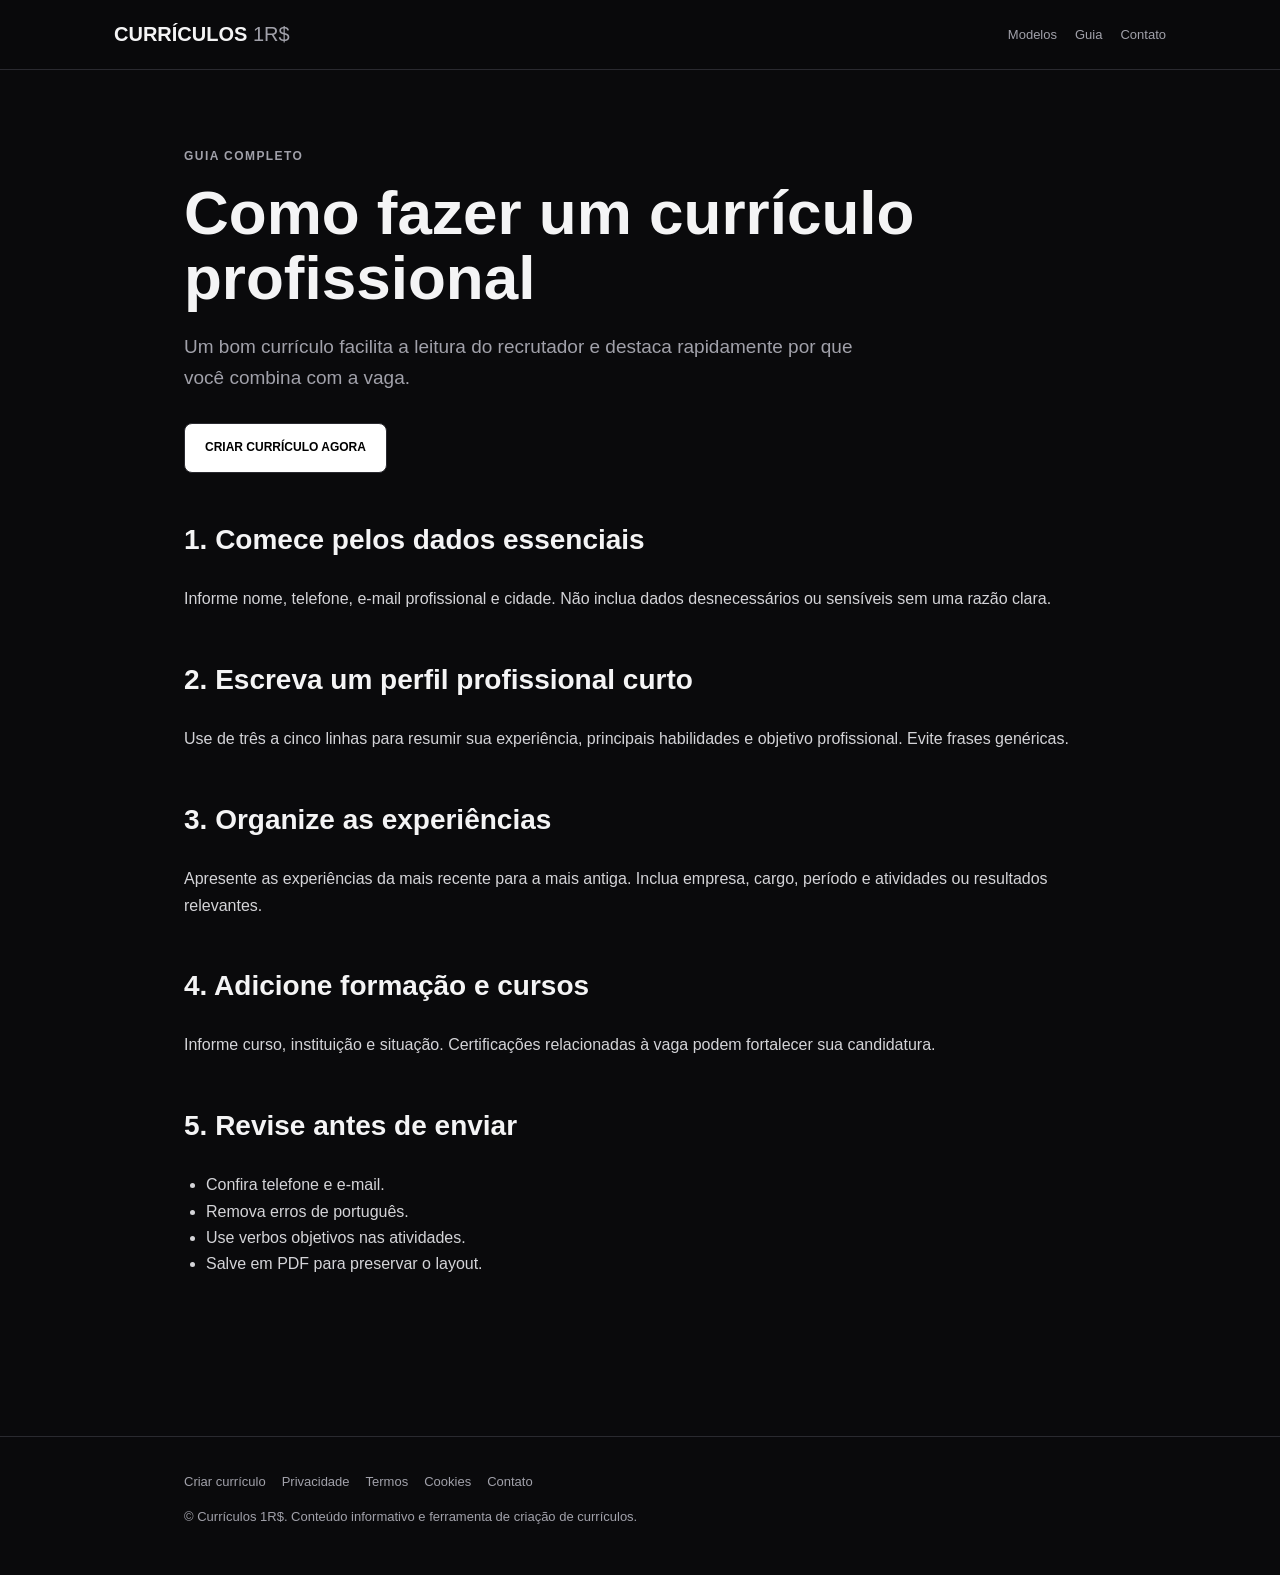
==== pages/como-fazer-um-curriculo.html @ a77e5d04 "teste" ====
<!doctype html>
<html lang="pt-BR"><head><meta charset="UTF-8"><meta name="viewport" content="width=device-width,initial-scale=1">
<title>Como fazer um currículo profissional | Currículos 1R$</title><meta name="description" content="Guia prático para montar um currículo claro, objetivo e preparado para processos seletivos."><meta name="robots" content="index, follow, max-image-preview:large"><link rel="canonical" href="%%SITE_URL%%/como-fazer-um-curriculo">
<meta property="og:type" content="article"><meta property="og:locale" content="pt_BR"><meta property="og:site_name" content="Currículos 1R$"><meta property="og:title" content="Como fazer um currículo profissional"><meta property="og:description" content="Guia prático para montar um currículo claro, objetivo e preparado para processos seletivos."><meta property="og:url" content="%%SITE_URL%%/como-fazer-um-curriculo"><meta property="og:image" content="%%SITE_URL%%/assets/og-image.png">
<link rel="icon" href="../assets/favicon.svg" type="image/svg+xml"><meta name="theme-color" content="#121215"><link rel="stylesheet" href="../css/marketing.css"></head>
<body><header><nav class="nav" aria-label="Navegação principal"><a class="brand" href="../index.html">Currículos <span>1R$</span></a><div class="nav-links"><a href="modelos-de-curriculo.html">Modelos</a><a href="como-fazer-um-curriculo.html">Guia</a><a href="contato.html">Contato</a></div></nav></header>
<main class="container"><article><div class="hero"><span class="eyebrow">Guia completo</span><h1>Como fazer um currículo profissional</h1><p>Um bom currículo facilita a leitura do recrutador e destaca rapidamente por que você combina com a vaga.</p><div class="actions"><a class="btn btn-primary" href="../index.html">Criar currículo agora</a></div></div><h2>1. Comece pelos dados essenciais</h2><p>Informe nome, telefone, e-mail profissional e cidade. Não inclua dados desnecessários ou sensíveis sem uma razão clara.</p><h2>2. Escreva um perfil profissional curto</h2><p>Use de três a cinco linhas para resumir sua experiência, principais habilidades e objetivo profissional. Evite frases genéricas.</p><h2>3. Organize as experiências</h2><p>Apresente as experiências da mais recente para a mais antiga. Inclua empresa, cargo, período e atividades ou resultados relevantes.</p><h2>4. Adicione formação e cursos</h2><p>Informe curso, instituição e situação. Certificações relacionadas à vaga podem fortalecer sua candidatura.</p><h2>5. Revise antes de enviar</h2><ul><li>Confira telefone e e-mail.</li><li>Remova erros de português.</li><li>Use verbos objetivos nas atividades.</li><li>Salve em PDF para preservar o layout.</li></ul></article></main><footer><div class="footer-inner"><div class="footer-links"><a href="../index.html">Criar currículo</a><a href="politica-de-privacidade.html">Privacidade</a><a href="termos-de-uso.html">Termos</a><a href="politica-de-cookies.html">Cookies</a><a href="contato.html">Contato</a></div><p>© Currículos 1R$. Conteúdo informativo e ferramenta de criação de currículos.</p></div></footer></body></html>
---- css/marketing.css ----
:root{--bg:#0a0a0c;--card:#121215;--border:#2a2a30;--text:#f4f4f5;--muted:#a1a1aa;--accent:#fff;--radius:10px}
*{box-sizing:border-box}html{scroll-behavior:smooth}body{margin:0;background:var(--bg);color:var(--text);font-family:Inter,Arial,sans-serif;line-height:1.65}a{color:inherit}header{position:sticky;top:0;z-index:20;background:rgba(10,10,12,.92);backdrop-filter:blur(12px);border-bottom:1px solid var(--border)}.nav{max-width:1100px;margin:auto;padding:18px 24px;display:flex;align-items:center;justify-content:space-between;gap:20px}.brand{font-weight:850;text-decoration:none;text-transform:uppercase;font-size:20px}.brand span{color:var(--muted);font-weight:400}.nav-links{display:flex;gap:18px;flex-wrap:wrap}.nav-links a{font-size:13px;color:var(--muted);text-decoration:none}.nav-links a:hover{color:#fff}.container{max-width:960px;margin:auto;padding:72px 24px}.hero{max-width:760px}.eyebrow{font-size:12px;font-weight:800;text-transform:uppercase;color:var(--muted);letter-spacing:.12em}.hero h1{font-size:clamp(34px,6vw,62px);line-height:1.05;margin:12px 0 20px}.hero p{font-size:19px;color:var(--muted);max-width:700px}.actions{display:flex;gap:12px;flex-wrap:wrap;margin-top:30px}.btn{display:inline-block;padding:14px 20px;border-radius:8px;border:1px solid var(--border);font-weight:800;text-transform:uppercase;font-size:12px;text-decoration:none}.btn-primary{background:#fff;color:#000}.grid{display:grid;grid-template-columns:repeat(3,1fr);gap:18px;margin-top:42px}.card{background:var(--card);border:1px solid var(--border);border-radius:var(--radius);padding:24px}.card h2,.card h3{margin-top:0}.card p{color:var(--muted)}article h2{margin-top:44px;font-size:28px}article h3{margin-top:28px}article p,article li{color:#d4d4d8}article ul{padding-left:22px}.faq details{border:1px solid var(--border);border-radius:8px;padding:16px 18px;margin:12px 0;background:var(--card)}.faq summary{font-weight:750;cursor:pointer}footer{border-top:1px solid var(--border);margin-top:70px}.footer-inner{max-width:960px;margin:auto;padding:34px 24px;color:var(--muted);font-size:13px}.footer-links{display:flex;flex-wrap:wrap;gap:16px;margin-bottom:14px}.footer-links a{text-decoration:none}.notice{padding:16px;border-left:3px solid #fff;background:var(--card);border-radius:0 8px 8px 0}@media(max-width:760px){.grid{grid-template-columns:1fr}.nav{align-items:flex-start}.nav-links{justify-content:flex-end}.container{padding-top:48px}}


/* =========================================================
   GALERIA VISUAL DOS MODELOS DE CURRÍCULO
   ========================================================= */
.models-page{max-width:1180px}.models-hero{max-width:860px}.models-hero h1{font-size:clamp(36px,5.7vw,64px)}
.model-gallery{display:grid;grid-template-columns:repeat(2,minmax(0,1fr));gap:28px;margin-top:56px;scroll-margin-top:100px}
.model-card{overflow:hidden;background:var(--card);border:1px solid var(--border);border-radius:14px;transition:transform .22s ease,border-color .22s ease,box-shadow .22s ease}
.model-card:hover{transform:translateY(-4px);border-color:#505058;box-shadow:0 22px 50px rgba(0,0,0,.28)}
.model-content{padding:22px 24px 26px}.model-content h2{margin:7px 0 8px;font-size:25px}.model-content p{margin:0 0 18px;color:var(--muted)}
.model-tag{font-size:10px;text-transform:uppercase;letter-spacing:.12em;font-weight:850;color:#d4d4d8}.model-link{font-size:12px;text-transform:uppercase;font-weight:850;text-decoration:none;border-bottom:1px solid #666;padding-bottom:3px}.model-link:hover{border-color:#fff}
.resume-preview{position:relative;width:100%;aspect-ratio:1.414/1;background:#fff;color:#191919;padding:25px 28px;overflow:hidden;font-family:Arial,sans-serif;border-bottom:1px solid var(--border)}
.resume-preview b{display:block;font-size:7px;line-height:1.2;margin:10px 0 5px;padding-bottom:3px;border-bottom:1px solid #bbb}.resume-preview span,.resume-preview small{display:block;font-size:6px;line-height:1.5}.resume-preview p{height:4px;background:#d9d9dc;border-radius:4px;margin:6px 0}.resume-preview p:nth-of-type(2n){width:78%}
.mini-header{padding-bottom:10px;border-bottom:2px solid #222;margin-bottom:13px}.mini-header strong{display:block;font-size:16px;line-height:1}.mini-header span{font-size:7px;margin-top:5px;letter-spacing:.04em}.mini-columns{display:grid;grid-template-columns:32% 1fr;gap:18px}.mini-columns aside{border-right:1px solid #ddd;padding-right:13px}.mini-columns aside i,.minimal-top i,.creative-side i{display:block;width:42px;height:42px;border-radius:50%;background:linear-gradient(135deg,#d5d5d8,#85858b);margin-bottom:8px}.mini-columns main b{font-size:7px}
.preview-modern .mini-header{margin:-25px -28px 13px;padding:22px 28px 14px;background:#26384b;color:#fff;border:0}.preview-modern .mini-header span{color:#9ed7ff}.preview-modern .mini-columns aside{background:#f1f5f8;margin:-13px 0 -25px -28px;padding:15px 14px 25px 28px;border:0}.preview-modern b{color:#26384b}
.preview-minimal .mini-header{text-align:center;border-bottom:1px solid #ddd}.preview-minimal .minimal-top{display:grid;grid-template-columns:50px 1fr 1fr;gap:15px;align-items:start;padding:3px 0 13px;border-bottom:1px dashed #ccc}.preview-minimal .minimal-top b{margin-top:0}.preview-minimal .minimal-body{padding-top:8px}
.preview-executive{padding:28px 40px}.preview-executive .mini-header{text-align:center;border-top:3px double #20242c;border-bottom:3px double #20242c;padding:10px}.preview-executive .mini-header strong{font-family:Georgia,serif;letter-spacing:.08em}.executive-contact{text-align:center;font-size:6px;color:#555;margin-bottom:8px}.single-column b{margin-top:11px}
.preview-creative{display:grid;grid-template-columns:36% 1fr;padding:0}.creative-side{background:#36235d;color:#fff;padding:25px 18px}.creative-side i{background:linear-gradient(135deg,#e8d8ff,#9d63ff)}.creative-side b{font-size:11px;border:0;margin:8px 0 2px;color:#fff}.creative-side span{color:#eadfff;margin-bottom:17px}.creative-side small{padding:6px 0;border-bottom:1px solid rgba(255,255,255,.25)}.creative-main{padding:24px}.creative-main b{color:#6c36b5;border-color:#d9c7ef}
.preview-elegant{padding:28px 38px}.preview-elegant .mini-header{border-left:4px solid #0f8d6c;border-bottom:0;padding:3px 0 3px 12px}.preview-elegant .mini-header strong{font-family:Georgia,serif;color:#075c49}.elegant-contact{font-size:6px;text-align:center;padding:7px;border-top:1px solid #b7d8cf;border-bottom:1px solid #b7d8cf;color:#46665e}.preview-elegant b{color:#08745a;border-color:#aad1c7}
.choice-guide{margin-top:64px}.choice-guide h2{margin-bottom:22px}.choice-grid{display:grid;grid-template-columns:repeat(3,1fr);gap:16px}.choice-grid>div{padding:20px;border:1px solid var(--border);border-radius:10px;background:var(--card)}.choice-grid strong{font-size:15px}.choice-grid p{font-size:14px;margin-bottom:0;color:var(--muted)}
.final-cta{text-align:center;margin-top:60px;padding:42px 24px;border:1px solid var(--border);border-radius:14px;background:linear-gradient(145deg,#151519,#0e0e11)}.final-cta h2{margin:0 0 8px}.final-cta p{margin:0 0 24px;color:var(--muted)}
@media(max-width:820px){.model-gallery{grid-template-columns:1fr}.choice-grid{grid-template-columns:1fr}.resume-preview{padding:22px 24px}.preview-modern .mini-header{margin:-22px -24px 13px}.preview-modern .mini-columns aside{margin-left:-24px}.models-page{padding-left:16px;padding-right:16px}}
@media(max-width:480px){.resume-preview{aspect-ratio:1.2/1;padding:17px 18px}.mini-header strong{font-size:13px}.mini-columns{gap:10px}.preview-modern .mini-header{margin:-17px -18px 10px;padding:17px 18px 11px}.preview-modern .mini-columns aside{margin:-10px 0 -17px -18px;padding-left:18px}.preview-executive,.preview-elegant{padding:20px 24px}.model-content{padding:20px}}
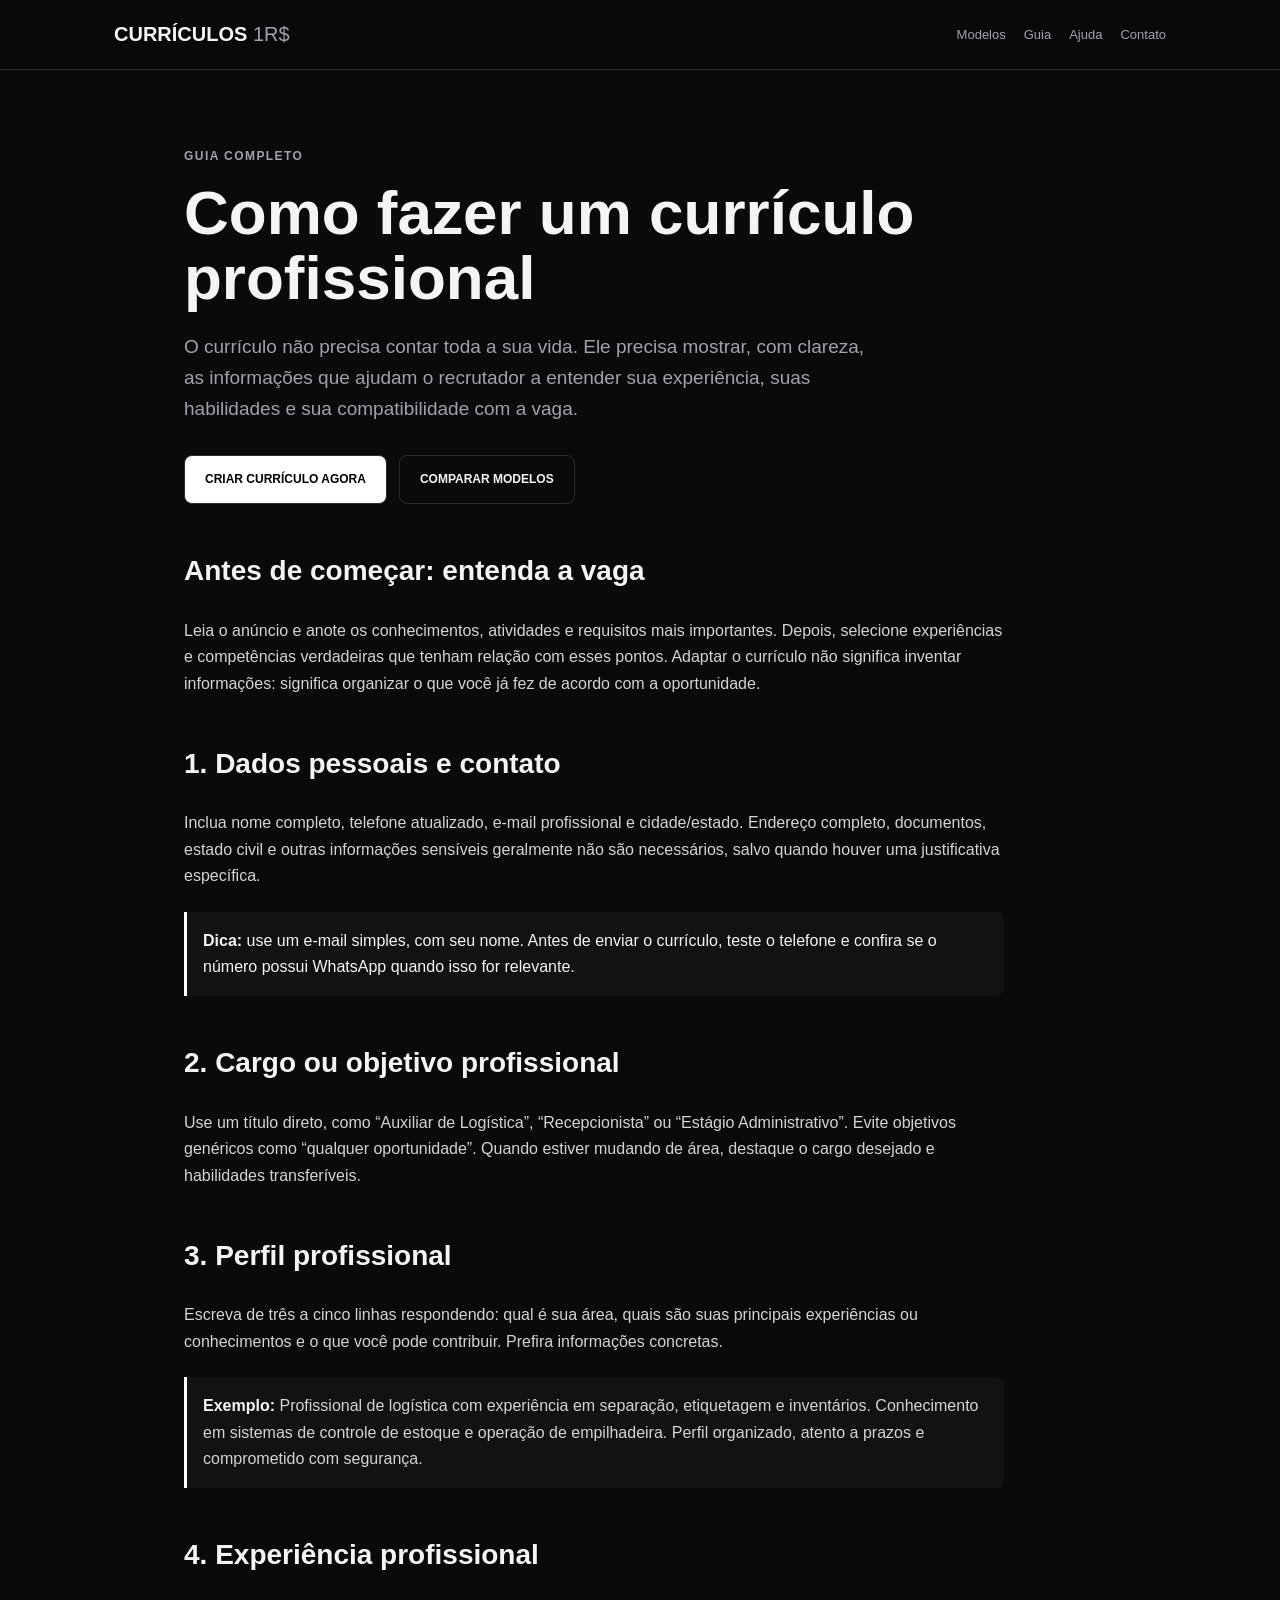
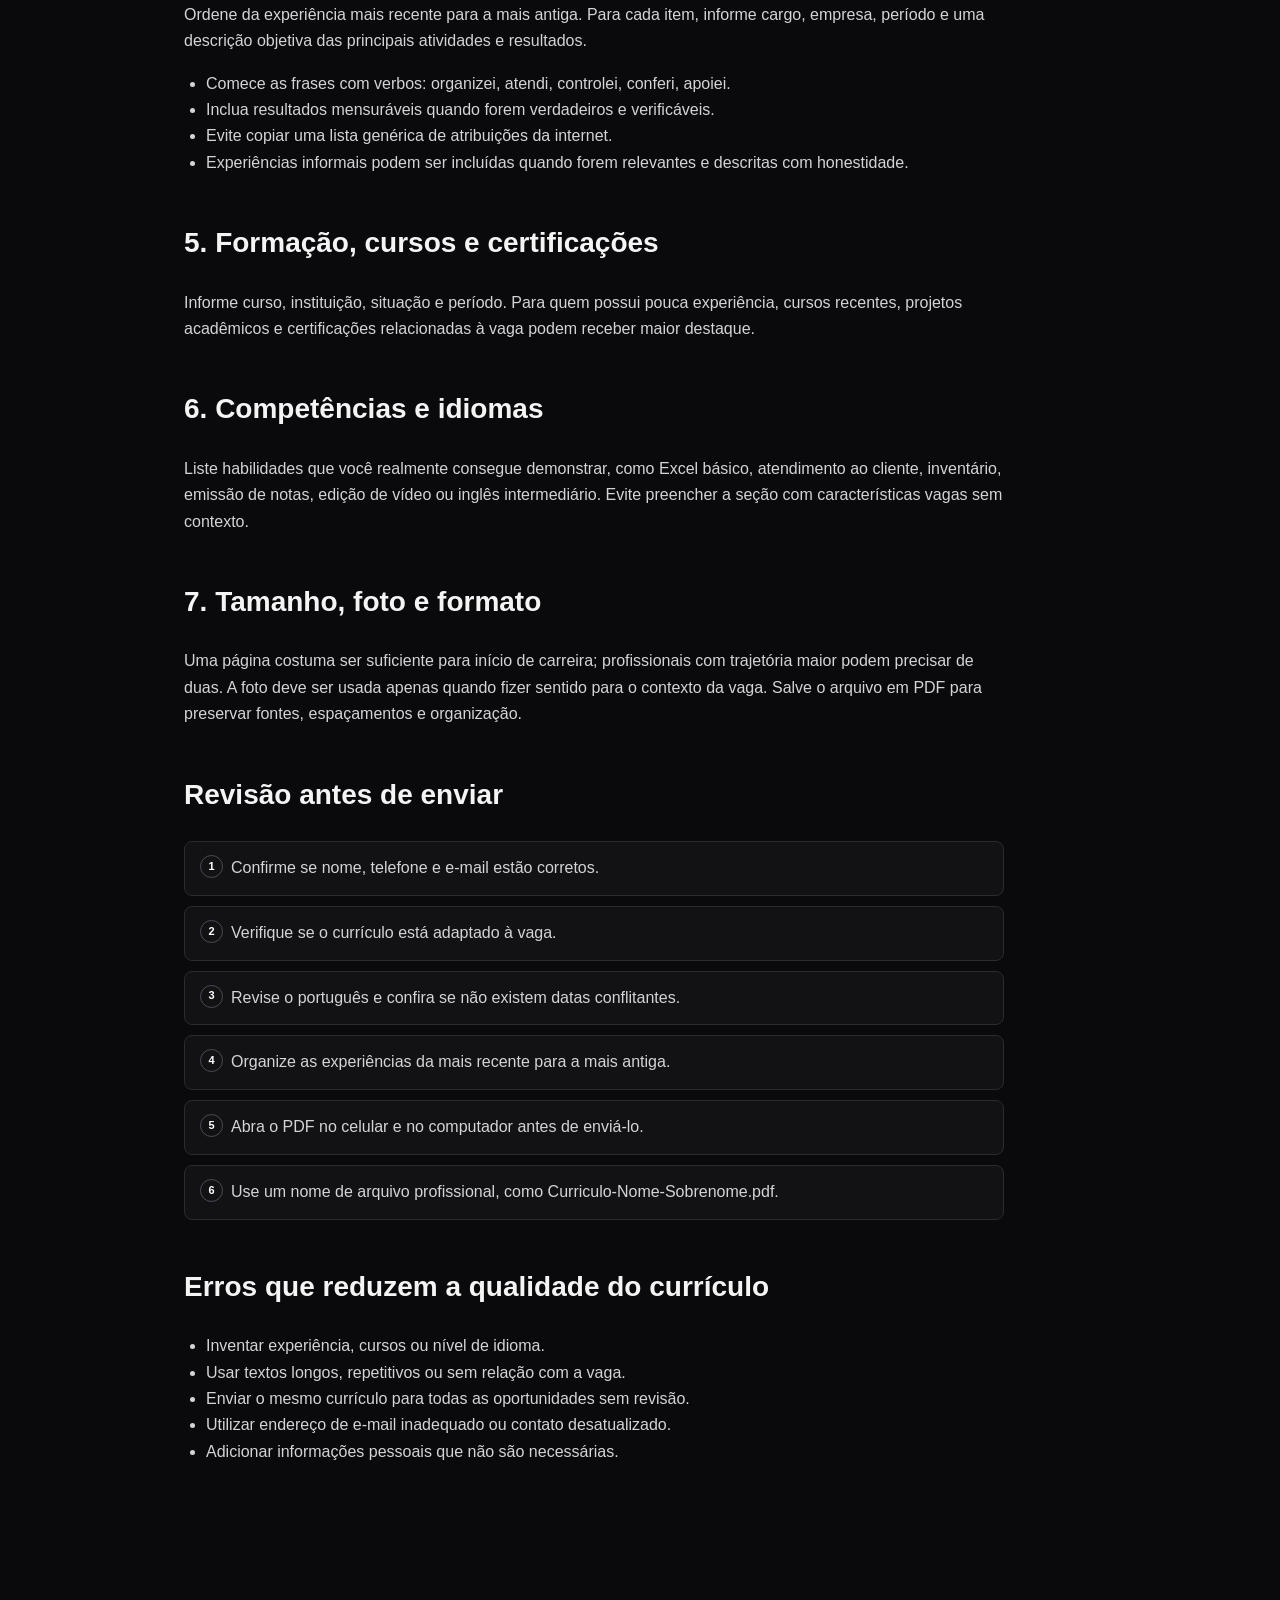
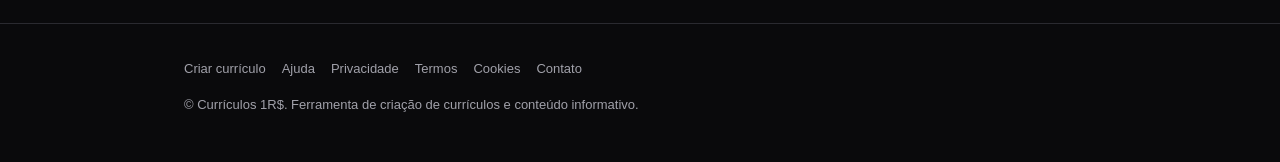
==== commit 8ecd50d1: "Teste 03" ====
--- a/pages/como-fazer-um-curriculo.html
+++ b/pages/como-fazer-um-curriculo.html
@@ -1,7 +1,19 @@
 <!doctype html>
 <html lang="pt-BR"><head><meta charset="UTF-8"><meta name="viewport" content="width=device-width,initial-scale=1">
-<title>Como fazer um currículo profissional | Currículos 1R$</title><meta name="description" content="Guia prático para montar um currículo claro, objetivo e preparado para processos seletivos."><meta name="robots" content="index, follow, max-image-preview:large"><link rel="canonical" href="%%SITE_URL%%/como-fazer-um-curriculo">
-<meta property="og:type" content="article"><meta property="og:locale" content="pt_BR"><meta property="og:site_name" content="Currículos 1R$"><meta property="og:title" content="Como fazer um currículo profissional"><meta property="og:description" content="Guia prático para montar um currículo claro, objetivo e preparado para processos seletivos."><meta property="og:url" content="%%SITE_URL%%/como-fazer-um-curriculo"><meta property="og:image" content="%%SITE_URL%%/assets/og-image.png">
+<title>Como fazer um currículo profissional | Currículos 1R$</title><meta name="description" content="Guia detalhado para criar um currículo claro, relevante e adaptado à vaga, com exemplos e checklist de revisão."><meta name="robots" content="index, follow, max-image-preview:large"><link rel="canonical" href="https://seu-usuario.github.io/seu-repositorio/como-fazer-um-curriculo">
+<meta property="og:type" content="article"><meta property="og:locale" content="pt_BR"><meta property="og:site_name" content="Currículos 1R$"><meta property="og:title" content="Como fazer um currículo profissional"><meta property="og:description" content="Guia detalhado para criar um currículo claro, relevante e adaptado à vaga, com exemplos e checklist de revisão."><meta property="og:url" content="https://seu-usuario.github.io/seu-repositorio/como-fazer-um-curriculo"><meta property="og:image" content="https://seu-usuario.github.io/seu-repositorio/assets/og-image.png">
 <link rel="icon" href="../assets/favicon.svg" type="image/svg+xml"><meta name="theme-color" content="#121215"><link rel="stylesheet" href="../css/marketing.css"></head>
-<body><header><nav class="nav" aria-label="Navegação principal"><a class="brand" href="../index.html">Currículos <span>1R$</span></a><div class="nav-links"><a href="modelos-de-curriculo.html">Modelos</a><a href="como-fazer-um-curriculo.html">Guia</a><a href="contato.html">Contato</a></div></nav></header>
-<main class="container"><article><div class="hero"><span class="eyebrow">Guia completo</span><h1>Como fazer um currículo profissional</h1><p>Um bom currículo facilita a leitura do recrutador e destaca rapidamente por que você combina com a vaga.</p><div class="actions"><a class="btn btn-primary" href="../index.html">Criar currículo agora</a></div></div><h2>1. Comece pelos dados essenciais</h2><p>Informe nome, telefone, e-mail profissional e cidade. Não inclua dados desnecessários ou sensíveis sem uma razão clara.</p><h2>2. Escreva um perfil profissional curto</h2><p>Use de três a cinco linhas para resumir sua experiência, principais habilidades e objetivo profissional. Evite frases genéricas.</p><h2>3. Organize as experiências</h2><p>Apresente as experiências da mais recente para a mais antiga. Inclua empresa, cargo, período e atividades ou resultados relevantes.</p><h2>4. Adicione formação e cursos</h2><p>Informe curso, instituição e situação. Certificações relacionadas à vaga podem fortalecer sua candidatura.</p><h2>5. Revise antes de enviar</h2><ul><li>Confira telefone e e-mail.</li><li>Remova erros de português.</li><li>Use verbos objetivos nas atividades.</li><li>Salve em PDF para preservar o layout.</li></ul></article></main><footer><div class="footer-inner"><div class="footer-links"><a href="../index.html">Criar currículo</a><a href="politica-de-privacidade.html">Privacidade</a><a href="termos-de-uso.html">Termos</a><a href="politica-de-cookies.html">Cookies</a><a href="contato.html">Contato</a></div><p>© Currículos 1R$. Conteúdo informativo e ferramenta de criação de currículos.</p></div></footer></body></html>+<body><header><nav class="nav" aria-label="Navegação principal"><a class="brand" href="../index.html">Currículos <span>1R$</span></a><div class="nav-links"><a href="modelos-de-curriculo.html">Modelos</a><a href="como-fazer-um-curriculo.html">Guia</a><a href="ajuda.html">Ajuda</a><a href="contato.html">Contato</a></div></nav></header>
+<main class="container"><article>
+<div class="hero"><span class="eyebrow">Guia completo</span><h1>Como fazer um currículo profissional</h1><p>O currículo não precisa contar toda a sua vida. Ele precisa mostrar, com clareza, as informações que ajudam o recrutador a entender sua experiência, suas habilidades e sua compatibilidade com a vaga.</p><div class="actions"><a class="btn btn-primary" href="../index.html">Criar currículo agora</a><a class="btn" href="modelos-de-curriculo.html">Comparar modelos</a></div></div>
+<h2>Antes de começar: entenda a vaga</h2><p>Leia o anúncio e anote os conhecimentos, atividades e requisitos mais importantes. Depois, selecione experiências e competências verdadeiras que tenham relação com esses pontos. Adaptar o currículo não significa inventar informações: significa organizar o que você já fez de acordo com a oportunidade.</p>
+<h2>1. Dados pessoais e contato</h2><p>Inclua nome completo, telefone atualizado, e-mail profissional e cidade/estado. Endereço completo, documentos, estado civil e outras informações sensíveis geralmente não são necessários, salvo quando houver uma justificativa específica.</p><div class="notice"><strong>Dica:</strong> use um e-mail simples, com seu nome. Antes de enviar o currículo, teste o telefone e confira se o número possui WhatsApp quando isso for relevante.</div>
+<h2>2. Cargo ou objetivo profissional</h2><p>Use um título direto, como “Auxiliar de Logística”, “Recepcionista” ou “Estágio Administrativo”. Evite objetivos genéricos como “qualquer oportunidade”. Quando estiver mudando de área, destaque o cargo desejado e habilidades transferíveis.</p>
+<h2>3. Perfil profissional</h2><p>Escreva de três a cinco linhas respondendo: qual é sua área, quais são suas principais experiências ou conhecimentos e o que você pode contribuir. Prefira informações concretas.</p><p class="notice"><strong>Exemplo:</strong> Profissional de logística com experiência em separação, etiquetagem e inventários. Conhecimento em sistemas de controle de estoque e operação de empilhadeira. Perfil organizado, atento a prazos e comprometido com segurança.</p>
+<h2>4. Experiência profissional</h2><p>Ordene da experiência mais recente para a mais antiga. Para cada item, informe cargo, empresa, período e uma descrição objetiva das principais atividades e resultados.</p><ul><li>Comece as frases com verbos: organizei, atendi, controlei, conferi, apoiei.</li><li>Inclua resultados mensuráveis quando forem verdadeiros e verificáveis.</li><li>Evite copiar uma lista genérica de atribuições da internet.</li><li>Experiências informais podem ser incluídas quando forem relevantes e descritas com honestidade.</li></ul>
+<h2>5. Formação, cursos e certificações</h2><p>Informe curso, instituição, situação e período. Para quem possui pouca experiência, cursos recentes, projetos acadêmicos e certificações relacionadas à vaga podem receber maior destaque.</p>
+<h2>6. Competências e idiomas</h2><p>Liste habilidades que você realmente consegue demonstrar, como Excel básico, atendimento ao cliente, inventário, emissão de notas, edição de vídeo ou inglês intermediário. Evite preencher a seção com características vagas sem contexto.</p>
+<h2>7. Tamanho, foto e formato</h2><p>Uma página costuma ser suficiente para início de carreira; profissionais com trajetória maior podem precisar de duas. A foto deve ser usada apenas quando fizer sentido para o contexto da vaga. Salve o arquivo em PDF para preservar fontes, espaçamentos e organização.</p>
+<h2>Revisão antes de enviar</h2><ul class="review-list"><li>Confirme se nome, telefone e e-mail estão corretos.</li><li>Verifique se o currículo está adaptado à vaga.</li><li>Revise o português e confira se não existem datas conflitantes.</li><li>Organize as experiências da mais recente para a mais antiga.</li><li>Abra o PDF no celular e no computador antes de enviá-lo.</li><li>Use um nome de arquivo profissional, como Curriculo-Nome-Sobrenome.pdf.</li></ul>
+<h2>Erros que reduzem a qualidade do currículo</h2><ul><li>Inventar experiência, cursos ou nível de idioma.</li><li>Usar textos longos, repetitivos ou sem relação com a vaga.</li><li>Enviar o mesmo currículo para todas as oportunidades sem revisão.</li><li>Utilizar endereço de e-mail inadequado ou contato desatualizado.</li><li>Adicionar informações pessoais que não são necessárias.</li></ul>
+</article></main><footer><div class="footer-inner"><div class="footer-links"><a href="../index.html">Criar currículo</a><a href="ajuda.html">Ajuda</a><a href="politica-de-privacidade.html">Privacidade</a><a href="termos-de-uso.html">Termos</a><a href="politica-de-cookies.html">Cookies</a><a href="contato.html">Contato</a></div><p>© Currículos 1R$. Ferramenta de criação de currículos e conteúdo informativo.</p></div></footer></body></html>
--- a/css/marketing.css
+++ b/css/marketing.css
@@ -23,3 +23,6 @@
 .final-cta{text-align:center;margin-top:60px;padding:42px 24px;border:1px solid var(--border);border-radius:14px;background:linear-gradient(145deg,#151519,#0e0e11)}.final-cta h2{margin:0 0 8px}.final-cta p{margin:0 0 24px;color:var(--muted)}
 @media(max-width:820px){.model-gallery{grid-template-columns:1fr}.choice-grid{grid-template-columns:1fr}.resume-preview{padding:22px 24px}.preview-modern .mini-header{margin:-22px -24px 13px}.preview-modern .mini-columns aside{margin-left:-24px}.models-page{padding-left:16px;padding-right:16px}}
 @media(max-width:480px){.resume-preview{aspect-ratio:1.2/1;padding:17px 18px}.mini-header strong{font-size:13px}.mini-columns{gap:10px}.preview-modern .mini-header{margin:-17px -18px 10px;padding:17px 18px 11px}.preview-modern .mini-columns aside{margin:-10px 0 -17px -18px;padding-left:18px}.preview-executive,.preview-elegant{padding:20px 24px}.model-content{padding:20px}}
+
+/* Conteúdo editorial, ajuda e contato */
+article{max-width:820px}article>.hero{max-width:780px}article ol{padding-left:22px}article strong{color:#f4f4f5}.help-grid{display:grid;grid-template-columns:repeat(2,minmax(0,1fr));gap:14px;margin:42px 0}.help-card{display:block;text-decoration:none;background:var(--card);border:1px solid var(--border);border-radius:var(--radius);padding:20px;transition:border-color .2s,transform .2s}.help-card:hover{border-color:#55555e;transform:translateY(-2px)}.help-card strong{display:block;font-size:16px;margin-bottom:5px}.help-card span{display:block;color:var(--muted);font-size:14px}.faq{scroll-margin-top:90px}.faq h2{margin-top:54px}.faq details p{margin-bottom:0;color:#d4d4d8}.faq details a,article>p a,article li a,.contact-panel a{color:#fff}.review-list{display:grid;gap:10px;margin:22px 0;padding:0;list-style:none;counter-reset:review-item}.review-list li{position:relative;background:var(--card);border:1px solid var(--border);border-radius:8px;padding:14px 16px 14px 46px;color:#d4d4d8;line-height:1.55;counter-increment:review-item}.review-list li::before{content:counter(review-item);position:absolute;left:15px;top:13px;width:21px;height:21px;display:grid;place-items:center;border:1px solid #4b4b55;border-radius:50%;color:#fff;font-size:11px;font-weight:700}.contact-panel{margin:38px 0;background:var(--card);border:1px solid var(--border);border-radius:var(--radius);padding:26px}.contact-panel h2{margin:6px 0 8px;font-size:clamp(20px,4vw,30px);overflow-wrap:anywhere}.contact-panel h2 a{text-decoration:none}article>.notice{margin:22px 0}.legal-summary{display:grid;gap:10px;margin:24px 0}.legal-summary a{color:#fff}@media(max-width:760px){.help-grid{grid-template-columns:1fr}.hero p{font-size:17px}article h2{font-size:24px}.contact-panel{padding:20px}}
